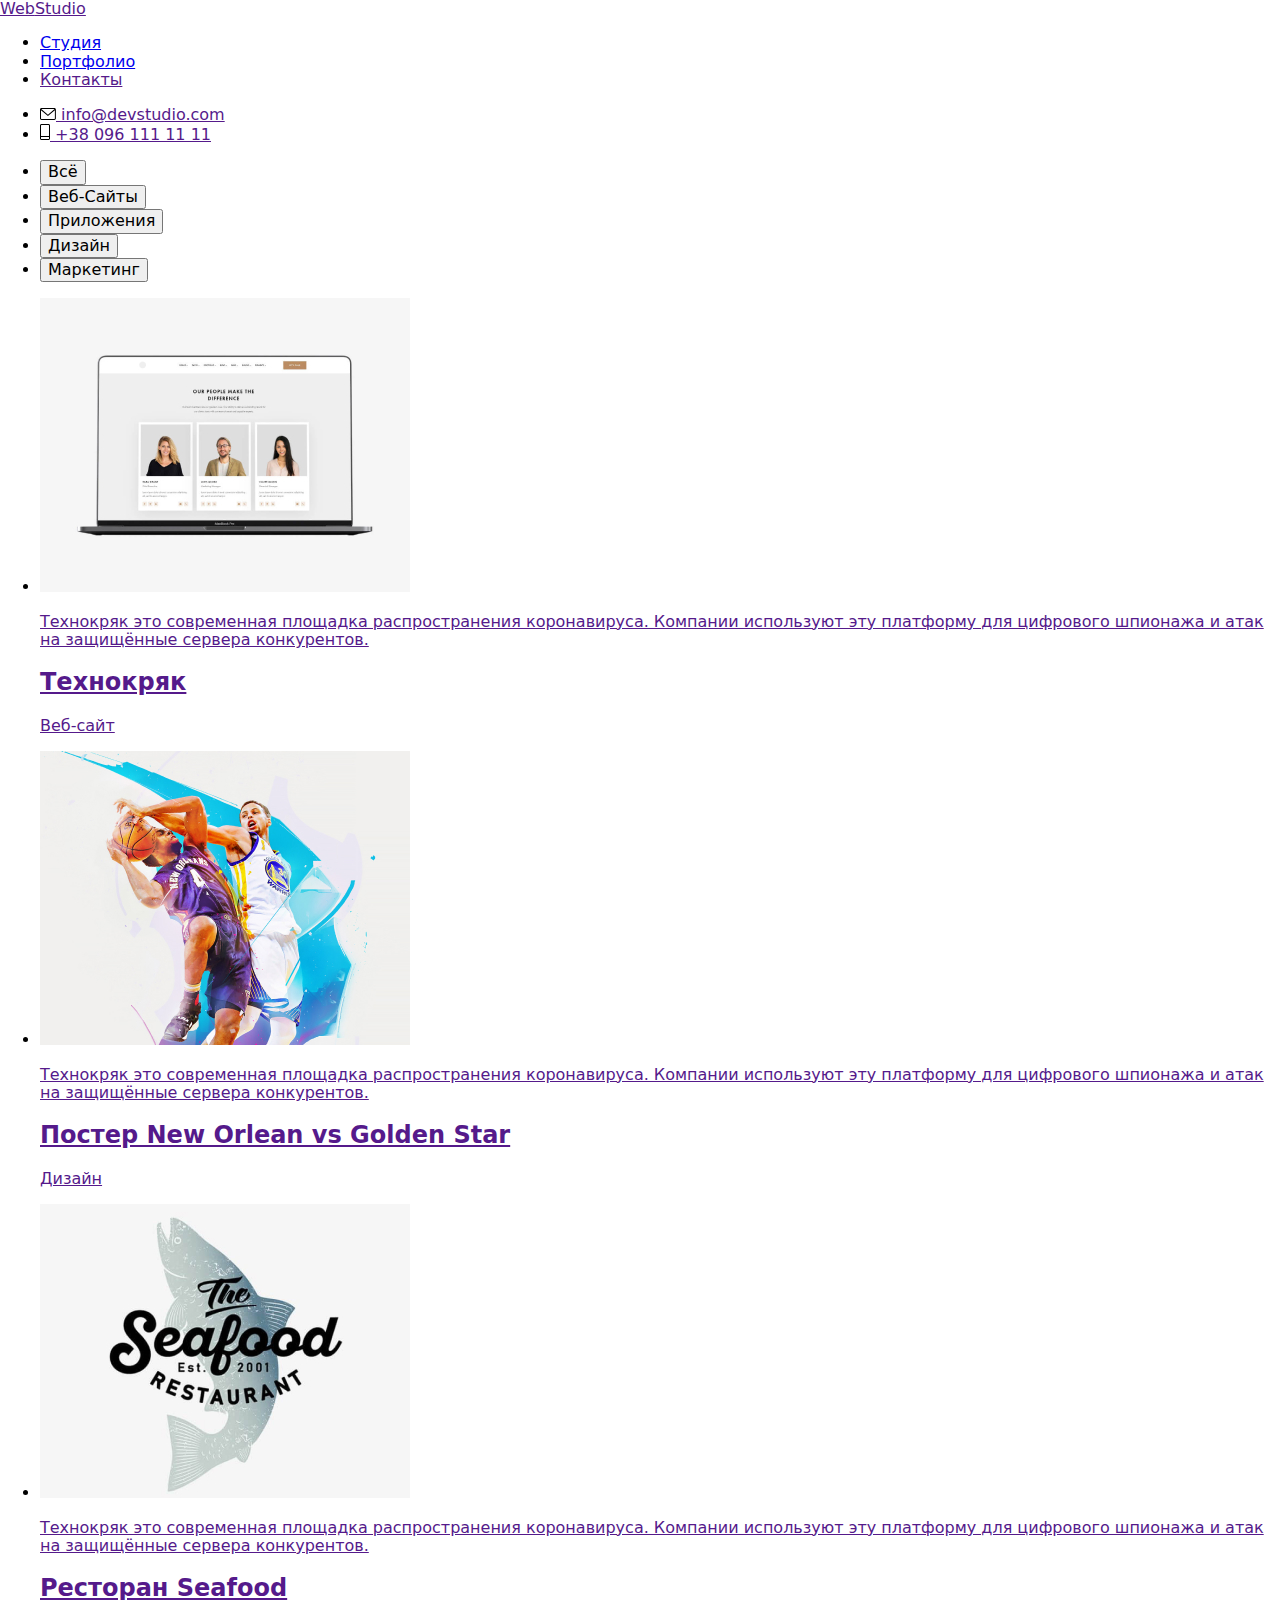
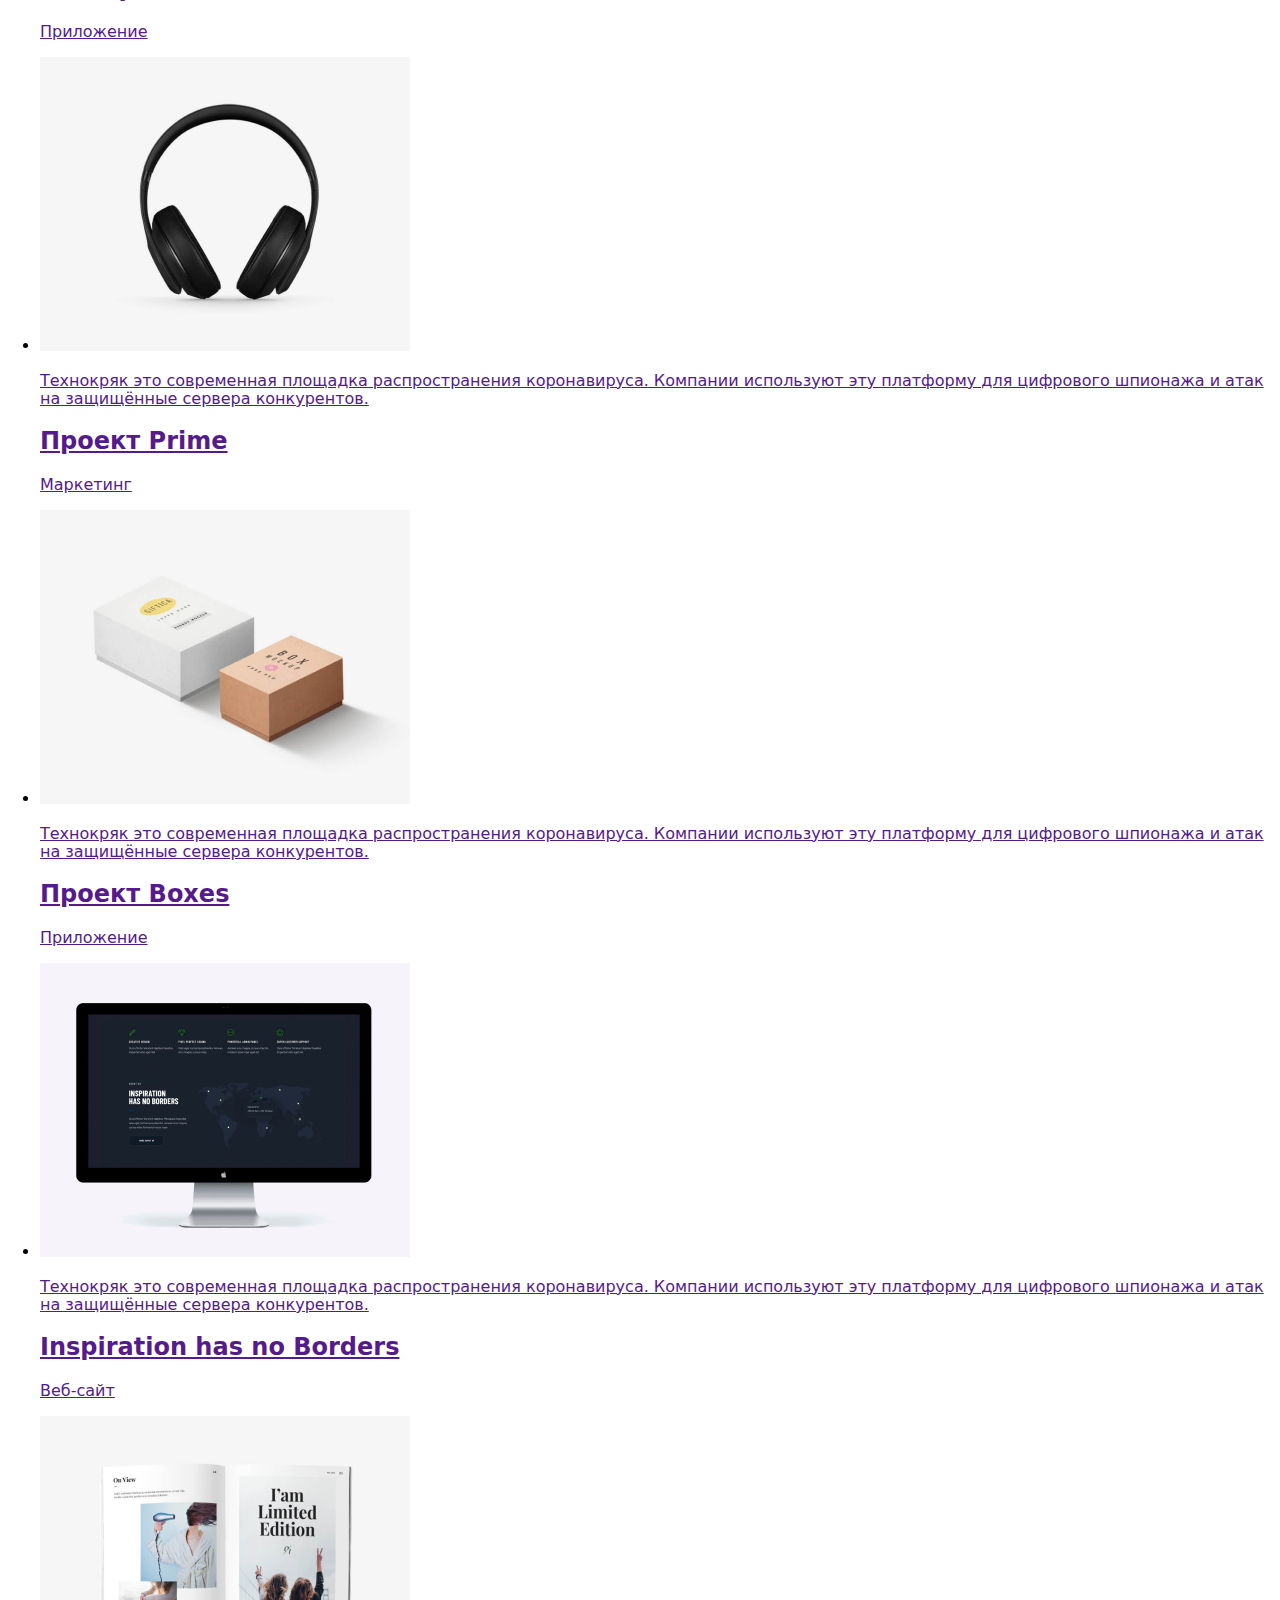
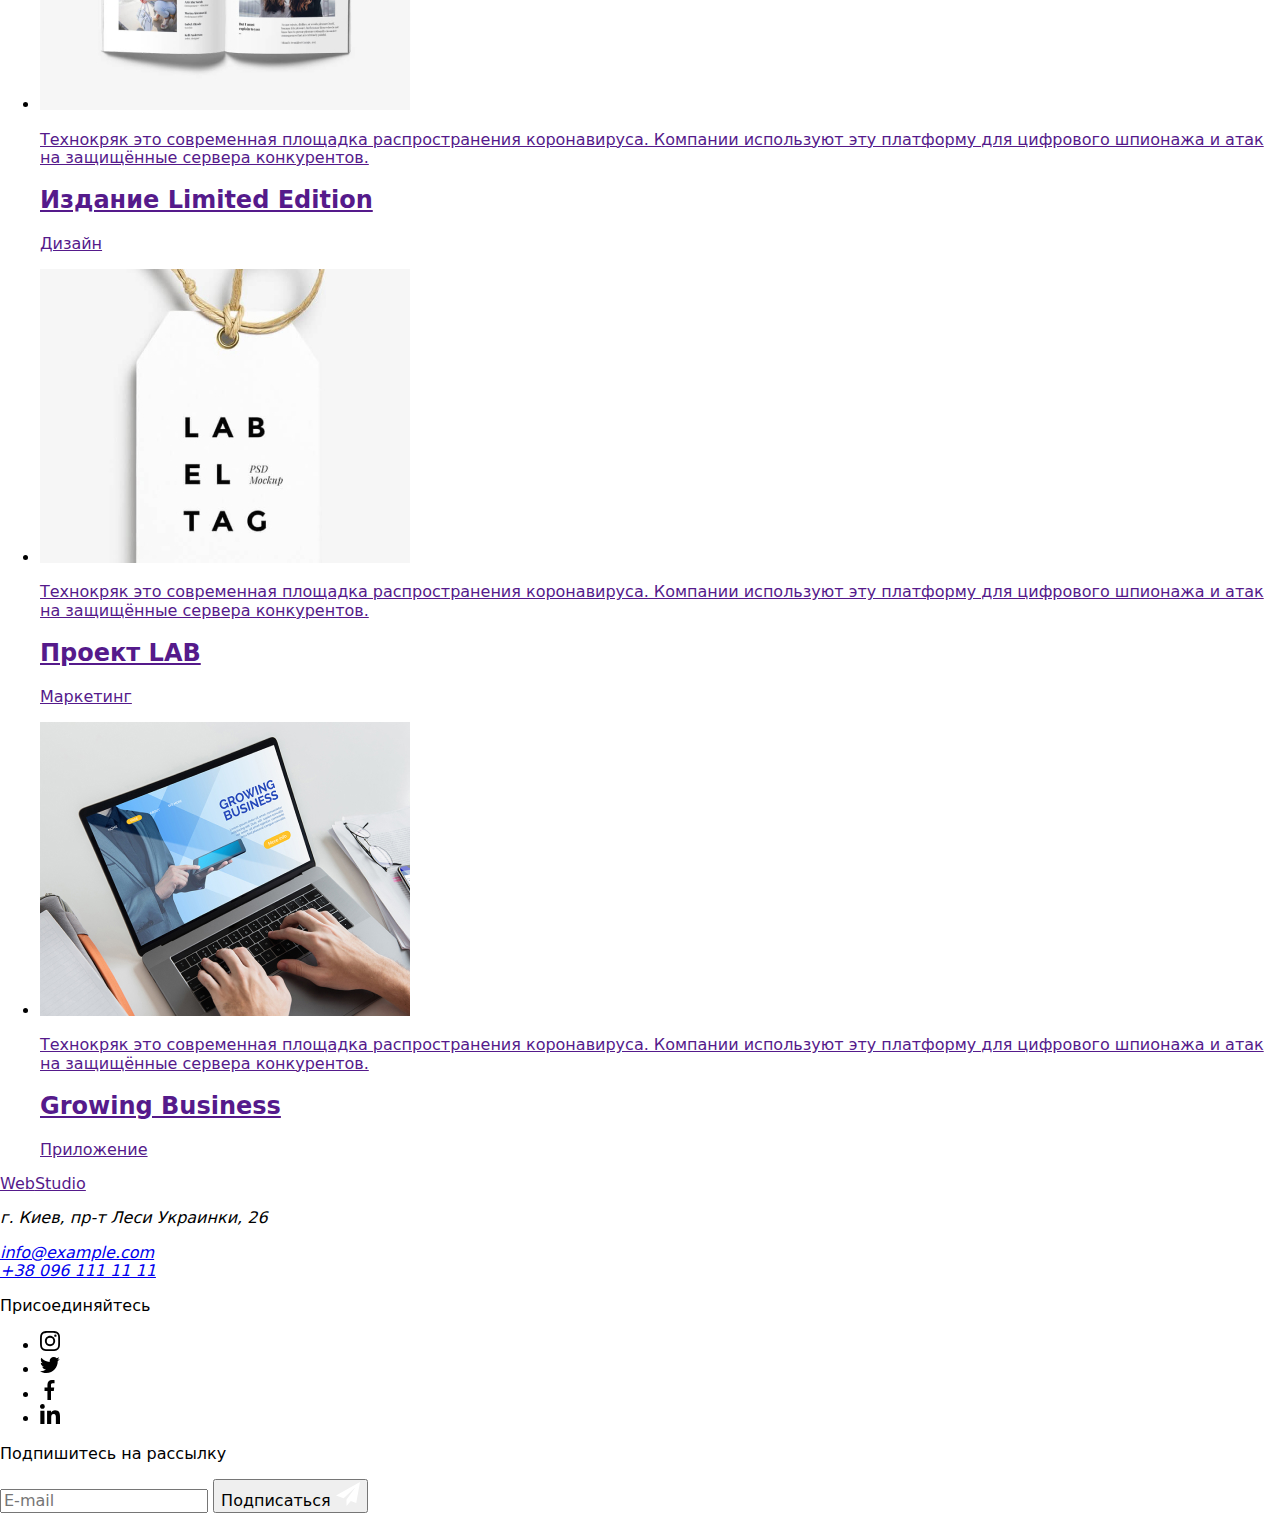
==== portfolio.html @ e8cb851c "bloop-bloop" ====
<!DOCTYPE html>
<html lang="en">
  <head>
    <meta charset="UTF-8" />
    <meta http-equiv="X-UA-Compatible" content="IE=edge" />
    <meta name="viewport" content="width=device-width, initial-scale=1.0" />

    <title>Document</title>

    <link
      rel="stylesheet"
      href="https://cdnjs.cloudflare.com/ajax/libs/modern-normalize/1.1.0/modern-normalize.css"
    />
    <link rel="preconnect" href="https://fonts.googleapis.com" />
    <link rel="preconnect" href="https://fonts.gstatic.com" crossorigin />
    <link
      href="https://fonts.googleapis.com/css2?family=Raleway:wght@700&family=Roboto:wght@400;500;700;900&display=swap"
      rel="stylesheet"
    />
    <link rel="stylesheet" href="./css/main.min.css" />
  </head>
  <body>
    <header>
      <div class="container header-nav">
        <a href="" class="logo-head"><span>Web</span>Studio</a>
        <nav>
          <ul class="list head-nav">
            <li class="head-nav-list">
              <a href="./index.html" class="head-nav-link">Студия</a>
            </li>
            <li class="head-nav-list">
              <a href="./portfolio.html" class="current-page head-nav-link"
                >Портфолио</a
              >
            </li>
            <li class="head-nav-list">
              <a href="" class="head-nav-link">Контакты</a>
            </li>
          </ul>
        </nav>
        <ul class="head-contacts list">
          <li class="head-contacts-list">
            <a href="" class="head-contacts-link">
              <svg class="head-contacts-icon" width="16" height="12">
                <use href="./images/sprite.svg#icon-mail"></use>
              </svg>
              info@devstudio.com
            </a>
          </li>
          <li class="head-contacts-list">
            <a href="" class="head-contacts-link">
              <svg class="head-contacts-icon phone-icon" width="10" height="16">
                <use href="./images/sprite.svg#icon-phone"></use>
              </svg>
              +38 096 111 11 11
            </a>
          </li>
        </ul>
      </div>
    </header>
    <main>
      <section class="section">
        <div class="container">
          <ul class="page-nav">
            <li class="page-nav-list">
              <button type="button" class="page-nav-button">Всё</button>
            </li>
            <li class="page-nav-list">
              <button type="button" class="page-nav-button">Веб-Сайты</button>
            </li>
            <li class="page-nav-list">
              <button type="button" class="page-nav-button">Приложения</button>
            </li>
            <li class="page-nav-list">
              <button type="button" class="page-nav-button">Дизайн</button>
            </li>
            <li class="page-nav-list">
              <button type="button" class="page-nav-button">Маркетинг</button>
            </li>
          </ul>

          <ul class="card-list">
            <li class="card">
              <a href="" class="card-link">
                <div class="card-pic">
                  <img src="./images/portfolio1.jpg" alt="" width="370" />
                  <p class="card-overlay">
                    Технокряк это современная площадка распространения
                    коронавируса. Компании используют эту платформу для
                    цифрового шпионажа и атак на защищённые сервера конкурентов.
                  </p>
                </div>
                <div class="card-rede">
                  <h2 class="card-title">Технокряк</h2>
                  <p class="card-text">Веб-сайт</p>
                </div>
              </a>
            </li>
            <li class="card">
              <a href="" class="card-link">
                <div class="card-pic">
                  <img src="./images/portfolio2.jpg" alt="" width="370" />
                  <p class="card-overlay">
                    Технокряк это современная площадка распространения
                    коронавируса. Компании используют эту платформу для
                    цифрового шпионажа и атак на защищённые сервера конкурентов.
                  </p>
                </div>
                <div class="card-rede">
                  <h2 class="card-title">Постер New Orlean vs Golden Star</h2>
                  <p class="card-text">Дизайн</p>
                </div>
              </a>
            </li>
            <li class="card">
              <a href="" class="card-link">
                <div class="card-pic">
                  <img src="./images/portfolio3.jpg" alt="" width="370" />
                  <p class="card-overlay">
                    Технокряк это современная площадка распространения
                    коронавируса. Компании используют эту платформу для
                    цифрового шпионажа и атак на защищённые сервера конкурентов.
                  </p>
                </div>
                <div class="card-rede">
                  <h2 class="card-title">Ресторан Seafood</h2>
                  <p class="card-text">Приложение</p>
                </div>
              </a>
            </li>
            <li class="card">
              <a href="" class="card-link">
                <div class="card-pic">
                  <img src="./images/portfolio4.jpg" alt="" width="370" />
                  <p class="card-overlay">
                    Технокряк это современная площадка распространения
                    коронавируса. Компании используют эту платформу для
                    цифрового шпионажа и атак на защищённые сервера конкурентов.
                  </p>
                </div>
                <div class="card-rede">
                  <h2 class="card-title">Проект Prime</h2>
                  <p class="card-text">Маркетинг</p>
                </div>
              </a>
            </li>
            <li class="card">
              <a href="" class="card-link">
                <div class="card-pic">
                  <img src="./images/portfolio5.jpg" alt="" width="370" />
                  <p class="card-overlay">
                    Технокряк это современная площадка распространения
                    коронавируса. Компании используют эту платформу для
                    цифрового шпионажа и атак на защищённые сервера конкурентов.
                  </p>
                </div>
                <div class="card-rede">
                  <h2 class="card-title">Проект Boxes</h2>
                  <p class="card-text">Приложение</p>
                </div>
              </a>
            </li>
            <li class="card">
              <a href="" class="card-link">
                <div class="card-pic">
                  <img src="./images/portfolio6.jpg" alt="" width="370" />
                  <p class="card-overlay">
                    Технокряк это современная площадка распространения
                    коронавируса. Компании используют эту платформу для
                    цифрового шпионажа и атак на защищённые сервера конкурентов.
                  </p>
                </div>
                <div class="card-rede">
                  <h2 class="card-title">Inspiration has no Borders</h2>
                  <p class="card-text">Веб-сайт</p>
                </div>
              </a>
            </li>
            <li class="card">
              <a href="" class="card-link">
                <div class="card-pic">
                  <img src="./images/portfolio7.jpg" alt="" width="370" />
                  <p class="card-overlay">
                    Технокряк это современная площадка распространения
                    коронавируса. Компании используют эту платформу для
                    цифрового шпионажа и атак на защищённые сервера конкурентов.
                  </p>
                </div>
                <div class="card-rede">
                  <h2 class="card-title">Издание Limited Edition</h2>
                  <p class="card-text">Дизайн</p>
                </div>
              </a>
            </li>
            <li class="card">
              <a href="" class="card-link">
                <div class="card-pic">
                  <img src="./images/portfolio8.jpg" alt="" width="370" />
                  <p class="card-overlay">
                    Технокряк это современная площадка распространения
                    коронавируса. Компании используют эту платформу для
                    цифрового шпионажа и атак на защищённые сервера конкурентов.
                  </p>
                </div>
                <div class="card-rede">
                  <h2 class="card-title">Проект LAB</h2>
                  <p class="card-text">Маркетинг</p>
                </div>
              </a>
            </li>
            <li class="card">
              <a href="" class="card-link">
                <div class="card-pic">
                  <img src="./images/portfolio9.jpg" alt="" width="370" />
                  <p class="card-overlay">
                    Технокряк это современная площадка распространения
                    коронавируса. Компании используют эту платформу для
                    цифрового шпионажа и атак на защищённые сервера конкурентов.
                  </p>
                </div>
                <div class="card-rede">
                  <h2 class="card-title">Growing Business</h2>
                  <p class="card-text">Приложение</p>
                </div>
              </a>
            </li>
          </ul>
        </div>
      </section>
    </main>
    <footer>
      <div class="container footer-division">
        <div class="left-side-footer">
          <a href="" class="footer-logo"><span>Web</span>Studio</a>
          <address>
            <p class="footer-address">г. Киев, пр-т Леси Украинки, 26</p>
            <a href="mailto:info@example.com" class="footer-mail"
              >info@example.com</a
            ><br />
            <a href="tel:+380961111111" class="footer-phone"
              >+38 096 111 11 11</a
            >
          </address>
        </div>

        <div class="middle-footer">
          <p class="subscription-text">Присоединяйтесь</p>

          <ul class="social-media list social-network-list-footer">
            <li class="social-media-icon-footer">
              <a href="" class="social-media-link-footer">
                <svg class="social-network-icon-footer" width="20" height="20">
                  <use href="./images/sprite.svg#icon-instagram"></use>
                </svg>
              </a>
            </li>
            <li class="social-media-icon-footer">
              <a href="" class="social-media-link-footer">
                <svg class="social-network-icon-footer" width="20" height="20">
                  <use href="./images/sprite.svg#icon-twitter"></use>
                </svg>
              </a>
            </li>
            <li class="social-media-icon-footer">
              <a href="" class="social-media-link-footer">
                <svg class="social-network-icon-footer" width="20" height="20">
                  <use href="./images/sprite.svg#icon-facebook"></use>
                </svg>
              </a>
            </li>
            <li class="social-media-icon-footer">
              <a href="" class="social-media-link-footer">
                <svg class="social-network-icon-footer" width="20" height="20">
                  <use href="./images/sprite.svg#icon-linkedin"></use>
                </svg>
              </a>
            </li>
          </ul>
        </div>
        <div class="left-footer">
          <p class="left-footer-text">Подпишитесь на рассылку</p>
          <div class="left-footer-block">
            <label for="mail">
              <input type="mail" placeholder="E-mail" class="footer-field" />
            </label>

            <button type="button" class="left-footer-button">
              Подписаться
              <svg width="24" height="24" class="left-footer-icon">
                <use href="./images/sprite.svg#icon-send"></use>
              </svg>
            </button>
          </div>
        </div>
      </div>
    </footer>
  </body>
</html>
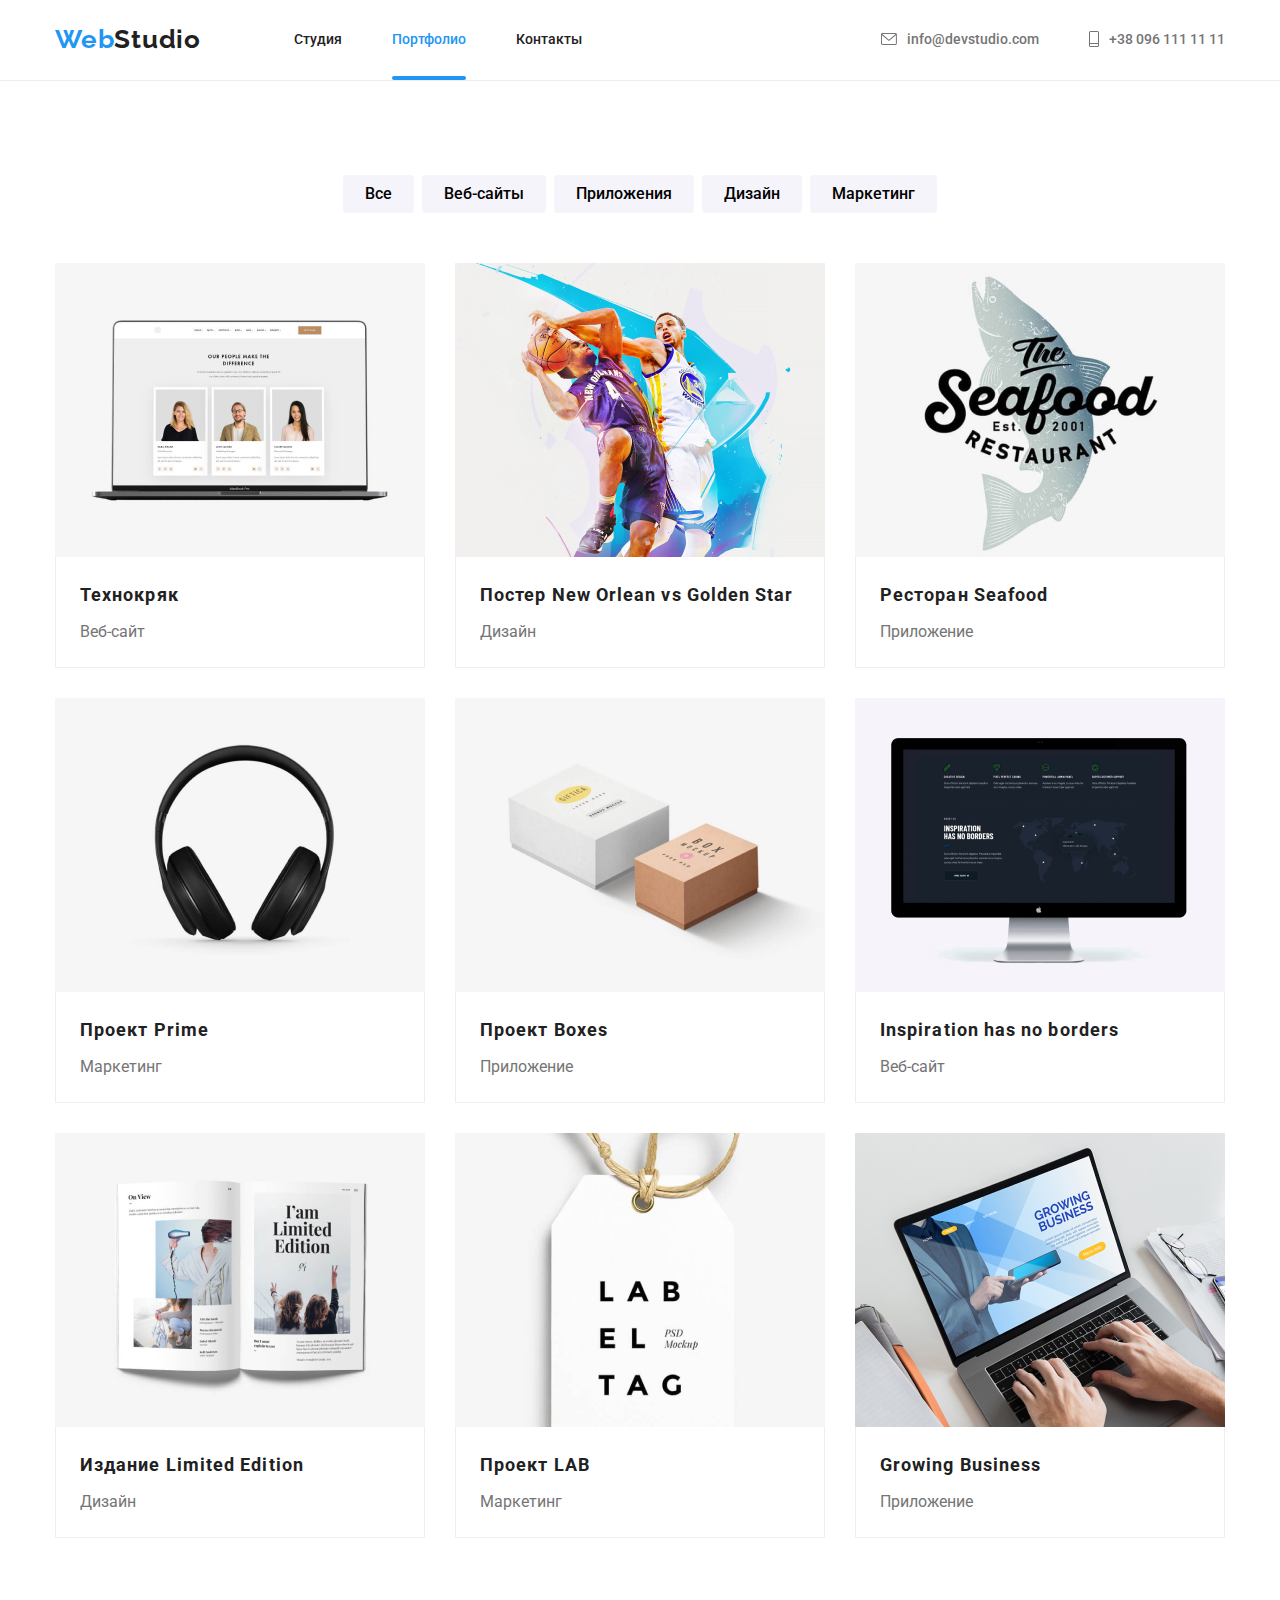
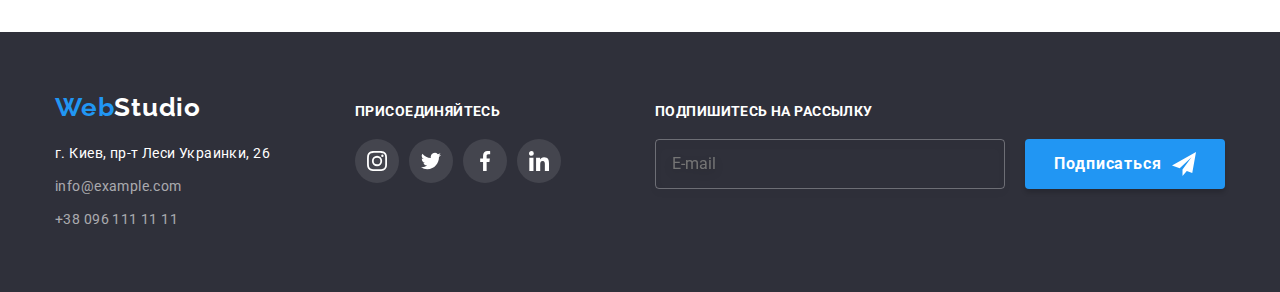
==== commit 8297f367: "ready to be checked" ====
--- a/portfolio.html
+++ b/portfolio.html
@@ -1,226 +1,273 @@
 <!DOCTYPE html>
-<html lang="en">
+<html lang="ru">
   <head>
     <meta charset="UTF-8" />
     <meta http-equiv="X-UA-Compatible" content="IE=edge" />
     <meta name="viewport" content="width=device-width, initial-scale=1.0" />
-
-    <title>Document</title>
-
+    <title>Портфолио</title>
     <link
       rel="stylesheet"
-      href="https://cdnjs.cloudflare.com/ajax/libs/modern-normalize/1.1.0/modern-normalize.css"
+      href="https://cdnjs.cloudflare.com/ajax/libs/modern-normalize/1.0.0/modern-normalize.min.css"
     />
+    <link rel="stylesheet" href="./css/main.min.css" />
     <link rel="preconnect" href="https://fonts.googleapis.com" />
     <link rel="preconnect" href="https://fonts.gstatic.com" crossorigin />
     <link
       href="https://fonts.googleapis.com/css2?family=Raleway:wght@700&family=Roboto:wght@400;500;700;900&display=swap"
       rel="stylesheet"
     />
-    <link rel="stylesheet" href="./css/main.min.css" />
   </head>
   <body>
-    <header>
-      <div class="container header-nav">
-        <a href="" class="logo-head"><span>Web</span>Studio</a>
-        <nav>
-          <ul class="list head-nav">
-            <li class="head-nav-list">
-              <a href="./index.html" class="head-nav-link">Студия</a>
-            </li>
-            <li class="head-nav-list">
-              <a href="./portfolio.html" class="current-page head-nav-link"
-                >Портфолио</a
-              >
-            </li>
-            <li class="head-nav-list">
-              <a href="" class="head-nav-link">Контакты</a>
-            </li>
+    <header class="page-header">
+      <div class="container menu">
+        <nav class="navigation">
+          <a class="logo" href="./index.html"
+            ><span class="blue">Web</span>Studio</a
+          >
+          <ul class="site-nav list">
+            <li class="site-nav-items"><a href="./index.html">Студия</a></li>
+            <li class="site-nav-items">
+              <a class="current-page" href="./portfolio.html">Портфолио</a>
+            </li>
+            <li class="site-nav-items"><a href="">Контакты</a></li>
           </ul>
         </nav>
-        <ul class="head-contacts list">
-          <li class="head-contacts-list">
-            <a href="" class="head-contacts-link">
-              <svg class="head-contacts-icon" width="16" height="12">
-                <use href="./images/sprite.svg#icon-mail"></use>
-              </svg>
-              info@devstudio.com
-            </a>
+        <ul class="contacts list">
+          <li class="site-nav-items">
+            <div class="email">
+              <a class="contacts-links" href="mailto:info@devstudio.com">
+                <svg class="email-icon">
+                  <use href="./images/icons.svg#icon-email"></use>
+                </svg>
+                info@devstudio.com</a
+              >
+            </div>
           </li>
-          <li class="head-contacts-list">
-            <a href="" class="head-contacts-link">
-              <svg class="head-contacts-icon phone-icon" width="10" height="16">
-                <use href="./images/sprite.svg#icon-phone"></use>
-              </svg>
-              +38 096 111 11 11
-            </a>
+          <li class="site-nav-items">
+            <div class="phone">
+              <a class="contacts-links" href="tel:+380961111111">
+                <svg class="phone-icon">
+                  <use href="./images/icons.svg#icon-telephone"></use>
+                </svg>
+                +38 096 111 11 11</a
+              >
+            </div>
           </li>
         </ul>
       </div>
     </header>
     <main>
-      <section class="section">
+      <section class="filters section">
         <div class="container">
-          <ul class="page-nav">
-            <li class="page-nav-list">
-              <button type="button" class="page-nav-button">Всё</button>
-            </li>
-            <li class="page-nav-list">
-              <button type="button" class="page-nav-button">Веб-Сайты</button>
-            </li>
-            <li class="page-nav-list">
-              <button type="button" class="page-nav-button">Приложения</button>
-            </li>
-            <li class="page-nav-list">
-              <button type="button" class="page-nav-button">Дизайн</button>
-            </li>
-            <li class="page-nav-list">
-              <button type="button" class="page-nav-button">Маркетинг</button>
+          <h1 class="visually-hidden">Навигационное меню</h1>
+          <!--группа кнопок для фильтра портфолио -->
+          <ul class="button-group list">
+            <li>
+              <button class="secondary-button" type="button">Все</button>
+            </li>
+            <li>
+              <button class="secondary-button" type="button">Веб-сайты</button>
+            </li>
+            <li>
+              <button class="secondary-button" type="button">Приложения</button>
+            </li>
+            <li>
+              <button class="secondary-button" type="button">Дизайн</button>
+            </li>
+            <li>
+              <button class="secondary-button" type="button">Маркетинг</button>
             </li>
           </ul>
-
-          <ul class="card-list">
-            <li class="card">
-              <a href="" class="card-link">
-                <div class="card-pic">
-                  <img src="./images/portfolio1.jpg" alt="" width="370" />
-                  <p class="card-overlay">
-                    Технокряк это современная площадка распространения
-                    коронавируса. Компании используют эту платформу для
-                    цифрового шпионажа и атак на защищённые сервера конкурентов.
-                  </p>
-                </div>
-                <div class="card-rede">
-                  <h2 class="card-title">Технокряк</h2>
-                  <p class="card-text">Веб-сайт</p>
-                </div>
-              </a>
-            </li>
-            <li class="card">
-              <a href="" class="card-link">
-                <div class="card-pic">
-                  <img src="./images/portfolio2.jpg" alt="" width="370" />
-                  <p class="card-overlay">
-                    Технокряк это современная площадка распространения
-                    коронавируса. Компании используют эту платформу для
-                    цифрового шпионажа и атак на защищённые сервера конкурентов.
-                  </p>
-                </div>
-                <div class="card-rede">
-                  <h2 class="card-title">Постер New Orlean vs Golden Star</h2>
-                  <p class="card-text">Дизайн</p>
-                </div>
-              </a>
-            </li>
-            <li class="card">
-              <a href="" class="card-link">
-                <div class="card-pic">
-                  <img src="./images/portfolio3.jpg" alt="" width="370" />
-                  <p class="card-overlay">
-                    Технокряк это современная площадка распространения
-                    коронавируса. Компании используют эту платформу для
-                    цифрового шпионажа и атак на защищённые сервера конкурентов.
-                  </p>
-                </div>
-                <div class="card-rede">
-                  <h2 class="card-title">Ресторан Seafood</h2>
-                  <p class="card-text">Приложение</p>
-                </div>
-              </a>
-            </li>
-            <li class="card">
-              <a href="" class="card-link">
-                <div class="card-pic">
-                  <img src="./images/portfolio4.jpg" alt="" width="370" />
-                  <p class="card-overlay">
-                    Технокряк это современная площадка распространения
-                    коронавируса. Компании используют эту платформу для
-                    цифрового шпионажа и атак на защищённые сервера конкурентов.
-                  </p>
-                </div>
-                <div class="card-rede">
-                  <h2 class="card-title">Проект Prime</h2>
-                  <p class="card-text">Маркетинг</p>
-                </div>
-              </a>
-            </li>
-            <li class="card">
-              <a href="" class="card-link">
-                <div class="card-pic">
-                  <img src="./images/portfolio5.jpg" alt="" width="370" />
-                  <p class="card-overlay">
-                    Технокряк это современная площадка распространения
-                    коронавируса. Компании используют эту платформу для
-                    цифрового шпионажа и атак на защищённые сервера конкурентов.
-                  </p>
-                </div>
-                <div class="card-rede">
-                  <h2 class="card-title">Проект Boxes</h2>
-                  <p class="card-text">Приложение</p>
-                </div>
-              </a>
-            </li>
-            <li class="card">
-              <a href="" class="card-link">
-                <div class="card-pic">
-                  <img src="./images/portfolio6.jpg" alt="" width="370" />
-                  <p class="card-overlay">
-                    Технокряк это современная площадка распространения
-                    коронавируса. Компании используют эту платформу для
-                    цифрового шпионажа и атак на защищённые сервера конкурентов.
-                  </p>
-                </div>
-                <div class="card-rede">
-                  <h2 class="card-title">Inspiration has no Borders</h2>
-                  <p class="card-text">Веб-сайт</p>
-                </div>
-              </a>
-            </li>
-            <li class="card">
-              <a href="" class="card-link">
-                <div class="card-pic">
-                  <img src="./images/portfolio7.jpg" alt="" width="370" />
-                  <p class="card-overlay">
-                    Технокряк это современная площадка распространения
-                    коронавируса. Компании используют эту платформу для
-                    цифрового шпионажа и атак на защищённые сервера конкурентов.
-                  </p>
-                </div>
-                <div class="card-rede">
-                  <h2 class="card-title">Издание Limited Edition</h2>
-                  <p class="card-text">Дизайн</p>
-                </div>
-              </a>
-            </li>
-            <li class="card">
-              <a href="" class="card-link">
-                <div class="card-pic">
-                  <img src="./images/portfolio8.jpg" alt="" width="370" />
-                  <p class="card-overlay">
-                    Технокряк это современная площадка распространения
-                    коронавируса. Компании используют эту платформу для
-                    цифрового шпионажа и атак на защищённые сервера конкурентов.
-                  </p>
-                </div>
-                <div class="card-rede">
-                  <h2 class="card-title">Проект LAB</h2>
-                  <p class="card-text">Маркетинг</p>
-                </div>
-              </a>
-            </li>
-            <li class="card">
-              <a href="" class="card-link">
-                <div class="card-pic">
-                  <img src="./images/portfolio9.jpg" alt="" width="370" />
-                  <p class="card-overlay">
-                    Технокряк это современная площадка распространения
-                    коронавируса. Компании используют эту платформу для
-                    цифрового шпионажа и атак на защищённые сервера конкурентов.
-                  </p>
-                </div>
-                <div class="card-rede">
-                  <h2 class="card-title">Growing Business</h2>
-                  <p class="card-text">Приложение</p>
+        </div>
+        <div class="project-list section container">
+          <ul class="project-items list">
+            <li class="item">
+              <a class="project-item-link" href="">
+                <div class="item-overlay">
+                  <img
+                    class="item-image"
+                    src="images/imgp1.jpg"
+                    alt="открытое окно сайта в браузере на
+            экране ноутбука"
+                    width="370"
+                  />
+                  <div class="item-overlay-description">
+                    <p>
+                      Технокряк это современная площадка распространения
+                      коронавируса. Компании используют эту платформу для
+                      цифрового шпионажа и атак на защищённые сервера
+                      конкурентов.
+                    </p>
+                  </div>
+                </div>
+                <div class="item-wrapper">
+                  <h2 class="item-title">Технокряк</h2>
+                  <p class="item-description">Веб-сайт</p>
+                </div>
+              </a>
+            </li>
+            <li class="item">
+              <a class="project-item-link" href="">
+                <div class="item-overlay">
+                  <img
+                    class="item-image"
+                    src="images/imgp2.jpg"
+                    alt="два баскетболиста деруться за мяч"
+                    width="370"
+                  />
+                  <div class="item-overlay-description">
+                    <p></p>
+                  </div>
+                </div>
+                <div class="item-wrapper">
+                  <h2 class="item-title">
+                    Постер <span lang="en">New Orlean vs Golden Star</span>
+                  </h2>
+                  <p class="item-description">Дизайн</p>
+                </div>
+              </a>
+            </li>
+            <li class="item">
+              <a class="project-item-link" href="">
+                <div class="item-overlay">
+                  <img
+                    class="item-image"
+                    src="images/imgp3.jpg"
+                    alt="логотип рыбного ресторана"
+                    width="370"
+                  />
+                  <div class="item-overlay-description">
+                    <p></p>
+                  </div>
+                </div>
+                <div class="item-wrapper">
+                  <h2 class="item-title">
+                    Ресторан <span lang="en">Seafood</span>
+                  </h2>
+                  <p class="item-description">Приложение</p>
+                </div>
+              </a>
+            </li>
+            <li class="item">
+              <a class="project-item-link" href="">
+                <div class="item-overlay">
+                  <img
+                    class="item-image"
+                    src="images/imgp4.jpg"
+                    alt="наушники"
+                    width="370"
+                  />
+                  <div class="item-overlay-description">
+                    <p></p>
+                  </div>
+                </div>
+                <div class="item-wrapper">
+                  <h2 class="item-title">
+                    Проект <span lang="en">Prime</span>
+                  </h2>
+                  <p class="item-description">Маркетинг</p>
+                </div>
+              </a>
+            </li>
+            <li class="item">
+              <a class="project-item-link" href="">
+                <div class="item-overlay">
+                  <img
+                    class="item-image"
+                    src="images/imgp5.jpg"
+                    alt="большая белая коробка и маленькая розовая"
+                    width="370"
+                  />
+                  <div class="item-overlay-description">
+                    <p></p>
+                  </div>
+                </div>
+                <div class="item-wrapper">
+                  <h3 class="item-title">
+                    Проект <span lang="en">Boxes</span>
+                  </h3>
+                  <p class="item-description">Приложение</p>
+                </div>
+              </a>
+            </li>
+            <li class="item">
+              <a class="project-item-link" href="">
+                <div class="item-overlay">
+                  <img
+                    class="item-image"
+                    src="images/imgp6.jpg"
+                    alt="открытое окно сайта в браузере на
+            экране компьютера"
+                    width="370"
+                  />
+                  <div class="item-overlay-description">
+                    <p></p>
+                  </div>
+                </div>
+                <div class="item-wrapper">
+                  <h3 class="item-title" lang="en">
+                    Inspiration has no borders
+                  </h3>
+                  <p class="item-description">Веб-сайт</p>
+                </div>
+              </a>
+            </li>
+            <li class="item">
+              <a class="project-item-link" href="">
+                <div class="item-overlay">
+                  <img
+                    class="item-image"
+                    src="images/imgp7.jpg"
+                    alt="разворот издания"
+                    width="370"
+                  />
+                  <div class="item-overlay-description">
+                    <p></p>
+                  </div>
+                </div>
+                <div class="item-wrapper">
+                  <h3 class="item-title">
+                    Издание <span lang="en">Limited Edition</span>
+                  </h3>
+                  <p class="item-description">Дизайн</p>
+                </div>
+              </a>
+            </li>
+            <li class="item">
+              <a class="project-item-link" href="">
+                <div class="item-overlay">
+                  <img
+                    class="item-image"
+                    src="images/imgp8.jpg"
+                    alt="этикетка для проекта"
+                    width="370"
+                  />
+                  <div class="item-overlay-description">
+                    <p></p>
+                  </div>
+                </div>
+                <div class="item-wrapper">
+                  <h3 class="item-title">Проект <span lang="en">LAB</span></h3>
+                  <p class="item-description">Маркетинг</p>
+                </div></a
+              >
+            </li>
+            <li class="item">
+              <a class="project-item-link" href="">
+                <div class="item-overlay">
+                  <img
+                    class="item-image"
+                    src="images/imgp9.jpg"
+                    alt="руки на клавиатуре ноутбука с открытым приложением для бизнесса"
+                    width="370"
+                  />
+                  <div class="item-overlay-description">
+                    <p></p>
+                  </div>
+                </div>
+                <div class="item-wrapper">
+                  <h3 class="item-title" lang="en">Growing Business</h3>
+                  <p class="item-description">Приложение</p>
                 </div>
               </a>
             </li>
@@ -228,69 +275,74 @@
         </div>
       </section>
     </main>
-    <footer>
-      <div class="container footer-division">
-        <div class="left-side-footer">
-          <a href="" class="footer-logo"><span>Web</span>Studio</a>
-          <address>
-            <p class="footer-address">г. Киев, пр-т Леси Украинки, 26</p>
-            <a href="mailto:info@example.com" class="footer-mail"
-              >info@example.com</a
-            ><br />
-            <a href="tel:+380961111111" class="footer-phone"
-              >+38 096 111 11 11</a
+    <footer class="page-footer">
+      <div class="container-footer container">
+        <div class="contact-subscribtion-wrapper">
+          <div class="contact-wrapper">
+            <a class="logo" href="./index.html"
+              ><span class="blue">Web</span>Studio</a
             >
-          </address>
+            <address class="address">
+              <p class="address-name">г. Киев, пр-т Леси Украинки, 26</p>
+              <a class="contacts" href="mailto:info@example.com"
+                >info@example.com</a
+              ><br />
+              <a class="contacts tel" href="tel:+380961111111"
+                >+38 096 111 11 11</a
+              >
+            </address>
+          </div>
+          <div class="subscription-links">
+            <p class="subscription-text">ПРИСОЕДИНЯЙТЕСЬ</p>
+            <ul class="social-network-list list">
+              <li class="social-network-item footer">
+                <a href="" class="social-network-link">
+                  <svg class="social-network-icon" width="20" height="20">
+                    <use href="./images/icons.svg#icon-instagram"></use>
+                  </svg>
+                </a>
+              </li>
+              <li class="social-network-item footer">
+                <a href="" class="social-network-link">
+                  <svg class="social-network-icon" width="20" height="20">
+                    <use href="./images/icons.svg#icon-twitter"></use>
+                  </svg>
+                </a>
+              </li>
+              <li class="social-network-item footer">
+                <a href="" class="social-network-link">
+                  <svg class="social-network-icon" width="20" height="20">
+                    <use href="./images/icons.svg#icon-facebook"></use>
+                  </svg>
+                </a>
+              </li>
+              <li class="social-network-item footer">
+                <a href="" class="social-network-link">
+                  <svg class="social-network-icon" width="20" height="20">
+                    <use href="./images/icons.svg#icon-linkedin"></use>
+                  </svg>
+                </a>
+              </li>
+            </ul>
+          </div>
         </div>
-
-        <div class="middle-footer">
-          <p class="subscription-text">Присоединяйтесь</p>
-
-          <ul class="social-media list social-network-list-footer">
-            <li class="social-media-icon-footer">
-              <a href="" class="social-media-link-footer">
-                <svg class="social-network-icon-footer" width="20" height="20">
-                  <use href="./images/sprite.svg#icon-instagram"></use>
-                </svg>
-              </a>
-            </li>
-            <li class="social-media-icon-footer">
-              <a href="" class="social-media-link-footer">
-                <svg class="social-network-icon-footer" width="20" height="20">
-                  <use href="./images/sprite.svg#icon-twitter"></use>
-                </svg>
-              </a>
-            </li>
-            <li class="social-media-icon-footer">
-              <a href="" class="social-media-link-footer">
-                <svg class="social-network-icon-footer" width="20" height="20">
-                  <use href="./images/sprite.svg#icon-facebook"></use>
-                </svg>
-              </a>
-            </li>
-            <li class="social-media-icon-footer">
-              <a href="" class="social-media-link-footer">
-                <svg class="social-network-icon-footer" width="20" height="20">
-                  <use href="./images/sprite.svg#icon-linkedin"></use>
-                </svg>
-              </a>
-            </li>
-          </ul>
-        </div>
-        <div class="left-footer">
-          <p class="left-footer-text">Подпишитесь на рассылку</p>
-          <div class="left-footer-block">
-            <label for="mail">
-              <input type="mail" placeholder="E-mail" class="footer-field" />
-            </label>
-
-            <button type="button" class="left-footer-button">
-              Подписаться
-              <svg width="24" height="24" class="left-footer-icon">
-                <use href="./images/sprite.svg#icon-send"></use>
+        <div class="subscribe-by-mail">
+          <p class="subscription-text">ПОДПИШИТЕСЬ НА РАССЫЛКУ</p>
+          <form class="subscribe-form">
+            <input
+              type="email"
+              name="user-email"
+              class="input-email"
+              placeholder="E-mail"
+              required
+            />
+            <button class="subscribe-button button" type="submit">
+              <span class="subscribe-button-text">Подписаться</span>
+              <svg class="" width="24" height="24">
+                <use href="./images/icons.svg#icon-send-mail"></use>
               </svg>
             </button>
-          </div>
+          </form>
         </div>
       </div>
     </footer>
--- a/css/main.min.css
+++ b/css/main.min.css
@@ -0,0 +1,2 @@
+.visually-hidden{position:absolute !important;clip:rect(1px 1px 1px 1px);clip:rect(1px, 1px, 1px, 1px);padding:0 !important;border:0 !important;height:1px !important;width:1px !important;overflow:hidden}html{box-sizing:border-box}*,*::before,*::after{box-sizing:inherit}body{margin:0;color:#212121;font-family:"Roboto", sans-serif}h1,h2,h3,p{margin-top:0;margin-bottom:0}a{text-decoration:none;color:inherit}img{display:block;max-width:100%;height:auto}.list{list-style:none;margin-top:0;margin-bottom:0;padding-left:0}.container{width:1200px;padding-left:15px;padding-right:15px;margin-left:auto;margin-right:auto}.section{padding-top:94px;padding-bottom:94px}.logo{font-family:"Raleway", sans-serif;font-size:26px;font-weight:700;line-height:1.19;letter-spacing:0.03em}.blue{color:#2196f3}.link{transition:color 250ms cubic-bezier(0.4, 0, 0.2, 1)}.link:hover,.link:focus{color:#2196f3}.link.logo:hover{color:inherit}.container menu{margin-left:auto;margin-right:auto}.navigation,.site-nav,.contacts{display:flex}.menu{display:flex;align-items:center}.navigation{align-items:center}.current-page{color:#2196f3}.current-page::after{position:absolute;content:"";width:100%;height:4px;left:0px;top:45px;border-radius:2px;background-color:#2196f3}.site-nav{padding-left:93px;margin-right:0}.site-nav-items{position:relative;display:flex;align-items:center}.site-nav-items:not(:last-child){margin-right:50px}.button{min-width:200px;padding:10px 32px;margin-top:30px;background:#2196f3;box-shadow:0px 4px 4px rgba(0,0,0,0.15);border-radius:4px;box-sizing:border-box;font-weight:700;line-height:1.87;letter-spacing:0.06em;color:#fff;border:none;cursor:pointer;transition:background 250ms cubic-bezier(0.4, 0, 0.2, 1)}.button:hover,.button:focus{background:#188ce8}.social-network-list{display:flex;margin-top:16px;justify-content:center}.subscription-links>.social-network-list{justify-content:flex-start}.social-network-list .social-network-item:not(:last-child){margin-right:10px}.social-network-link{display:flex;justify-content:center;fill:#fff;border-radius:100%;width:44px;height:44px;fill:#afb1b8;transition:color 250ms cubic-bezier(0.4, 0, 0.2, 1),background 250ms cubic-bezier(0.4, 0, 0.2, 1),fill 250ms cubic-bezier(0.4, 0, 0.2, 1)}.social-network-link:hover,.social-network-link:focus{background-color:#2196f3;fill:#fff;border-radius:100%}.social-network-item{fill:#afb1b8;background-color:rgba(255,255,255,0.1);border-radius:100%}.social-network-icon{display:block;align-self:center}.subtitle{text-align:center;font-size:36px;font-weight:700;letter-spacing:0.03em;line-height:1.17;margin-bottom:50px}.backdrop{position:fixed;top:0;left:0;width:100%;height:100%;background:rgba(0,0,0,0.2);opacity:1;transition:opacity 250ms cubic-bezier(0.4, 0, 0.2, 1)}.backdrop.is-hidden{opacity:0;visibility:hidden;pointer-events:none}.backdrop.is-hidden.modal{transform:translate(-50%, -50%) scale(0)}.modal{position:absolute;top:50%;left:50%;transform:translate(-50%, -50%) scale(1);padding:40px;min-width:528px;min-height:581px;background-color:#fff;box-shadow:0px 1px 3px rgba(0,0,0,0.12),0px 1px 1px rgba(0,0,0,0.14),0px 2px 1px rgba(0,0,0,0.2);border-radius:4px;transition:opacity 250ms cubic-bezier(0.4, 0, 0.2, 1)}.modal-contact-title{margin-bottom:12px;font-weight:700;font-size:20px;line-height:1.15;letter-spacing:0.03em;text-align:center}.modal-contact-form{display:flex;flex-direction:column}.modal-contact-input{position:relative;width:100%;height:40px;border:1px solid rgba(33,33,33,0.2);box-sizing:border-box;border-radius:4px;padding:12px 42px;transition:border-color 250ms linear}.modal-form-field-content{display:block;position:relative;margin-top:4px}.modal-form-field{font-size:12px;color:#757575}.modal-form-icon{position:absolute;left:12px;top:50%;transition:background-color 250ms linear;transform:translateY(-50%)}.modal-contact-input:focus+.modal-form-icon{fill:#2196f3}.type-message{margin-top:4px;width:100%;height:120px;resize:none;padding:16px 12px;border:1px solid rgba(33,33,33,0.2);border-radius:4px;transition:border-color 250ms linear}.modal-contact-input:focus,.type-message:focus{outline:none;border-color:#2196f3}.modal-form-btn{padding:10px 55px;min-width:200px}.modal-form-check-label{display:flex;margin-top:20px;align-items:center;font-size:14px;line-height:1.7;letter-spacing:0.03em;color:#757575}.modal-form-check{position:absolute}.modal-form-check:checked+.modal-form-check-label .icon-checkbox{background-color:#2196f3;border-color:#2196f3}.modal-form-check:checked+.modal-form-check-label .icon-checkbox .icon-check{opacity:1}.modal-form-field+.modal-form-field{margin-top:10px}.icon-checkbox{display:flex;justify-content:center;position:relative;margin-right:7px;width:16px;height:15px;background-color:#fff;border:solid 2px #212121;border-radius:2px}.icon-check{align-self:center;opacity:0}.modal-form-check-link{color:#2196f3}.button-wrapper{text-align:center}.close-modal-button{display:flex;justify-content:center;position:absolute;top:8px;right:8px;width:30px;height:30px;border:1px solid rgba(0,0,0,0.1);border-radius:50%;background:#fff}.close-modal-button:hover,.close-modal-button:focus{fill:#2196f3}.icon-close-button{align-self:center}.page-header{border-bottom:1px solid #ececec;font-size:14px;font-weight:500;padding-top:24px;padding-bottom:25px}.contacts{color:#757575;margin-left:auto}.contacts-links{display:flex;align-items:center;transition:color 250ms cubic-bezier(0.4, 0, 0.2, 1),fill 250ms cubic-bezier(0.4, 0, 0.2, 1)}.contacts-links:hover,.contacts-links:focus{fill:#2196f3;color:#2196f3}.contacts-items{margin-left:25px;margin-right:25px}.email,.phone{display:flex;align-items:center;fill:#757575;cursor:pointer}.email-icon{width:16px;height:12px;margin-right:10px}.phone-icon{width:10px;height:16px;margin-right:10px;fill:inherit}.hero{padding-top:200px;padding-bottom:200px;max-width:1600px;margin-left:auto;margin-right:auto;background-color:#c4c4c4;background-image:linear-gradient(to right, rgba(47,48,58,0.4), rgba(47,48,58,0.4)),url(../images/hero-background.jpg);text-align:center;color:#fff}.hero-title{text-align:center;font-size:44px;font-weight:900;line-height:1.36;letter-spacing:0.06em;margin-bottom:0}.features{padding-bottom:0}.features-list{display:flex;justify-content:center;margin-left:-30px;margin-top:-30px}.feature-item{margin-left:30px;margin-top:30px;flex-basis:calc((100% - 120px) / 4)}.feature-item-icon{display:flex;justify-content:center;background-color:#f5f4fa;width:100%;height:120px;border-radius:4px;margin-bottom:30px}.feature-icon{align-self:center}.feature-title{font-size:14px;font-weight:700;line-height:1.14;letter-spacing:0.03em}.feature-description{font-size:14px;color:#757575;line-height:1.71;letter-spacing:0.03em;margin-top:10px}.services{text-align:center;padding-bottom:94px}.services-list{display:flex;flex-wrap:wrap;margin-left:-30px;margin-top:-30px}.services-list-item{position:relative;margin-left:30px;margin-top:30px;flex-basis:calc((100% - 90px) / 3)}.services-list-description{position:absolute;padding-top:27px;padding-bottom:27px;width:100%;bottom:0;left:0;background:rgba(47,48,58,0.8);font-weight:700;color:#fff}.people{background-color:#f5f4fa}.people-description{padding-top:30px}.team{display:flex;flex-wrap:wrap;margin-left:-30px;margin-top:-30px}.member{background-color:#fff;box-shadow:0px 1px 3px rgba(0,0,0,0.12),0px 1px 1px rgba(0,0,0,0.14),0px 2px 1px rgba(0,0,0,0.2);border-radius:0px 0px 4px 4px;padding-bottom:30px;font-size:16px;text-align:center;line-height:1.19;letter-spacing:0.03em;margin-left:30px;margin-top:30px;flex-basis:calc((100% - 120px) / 4)}.name{font-size:16px;font-weight:500;line-height:1.17}.profession{color:#757575;margin-top:10px}.clients-list{display:flex;align-items:center;margin-left:-30px;margin-bottom:-30px}.clients-item{margin-left:30px;margin-bottom:30px;flex-basis:calc((100% - 180px) / 6)}.clients-item-link{width:100%;height:90px;display:flex;justify-content:center;align-items:center;border:1px solid #afb1b8;border-radius:4px;fill:#afb1b8;transition:fill 250ms cubic-bezier(0.4, 0, 0.2, 1),border 250ms cubic-bezier(0.4, 0, 0.2, 1)}.clients-item-link:hover,.clients-item-link:focus{fill:#2196f3;border:1px solid #2196f3}.social-network-item:not(:last-child){margin-right:10px}.clients-icon{display:block;color:inherit}.button-group{display:flex;flex-direction:row;justify-content:center}.button-group>li:not(:last-child){margin-right:8px}.secondary-button{border-style:none;border-radius:4px;font-size:16px;font-weight:500;background-color:#f5f4fa;padding:6px 22px 6px 22px;line-height:1.62;cursor:pointer;transition:background 250ms cubic-bezier(0.4, 0, 0.2, 1),box-shadow 250ms cubic-bezier(0.4, 0, 0.2, 1),border-radius 250ms cubic-bezier(0.4, 0, 0.2, 1),border 250ms cubic-bezier(0.4, 0, 0.2, 1),color 250ms cubic-bezier(0.4, 0, 0.2, 1)}.secondary-button:hover,.secondary-button:focus{background-color:#2196f3;box-shadow:0px 3px 1px rgba(0,0,0,0.1),0px 1px 2px rgba(0,0,0,0.08),0px 2px 2px rgba(0,0,0,0.12);border:none;border-radius:4px;color:#fff}.project-list{display:flex;align-items:center;padding-top:50px;padding-bottom:0}.project-items{display:flex;flex-wrap:wrap;margin-left:-30px;margin-top:-30px}.project-item-link:hover .item-overlay-description,.project-item-link:focus .item-overlay-description{opacity:1;transform:translateY(0);transition:transform 250ms cubic-bezier(0.4, 0, 0.2, 1)}.project-item-link{display:block;transition:box-shadow 250ms cubic-bezier(0.4, 0, 0.2, 1)}.project-item-link:hover,.project-item-link:focus{color:inherit;box-shadow:0px 1px 1px rgba(0,0,0,0.12),0px 4px 4px rgba(0,0,0,0.06),1px 4px 6px rgba(0,0,0,0.16)}.item{margin-left:30px;margin-top:30px;flex-basis:calc((100% - 90px) / 3)}.item-wrapper{border-left:1px solid #eeeeee;border-right:1px solid #eeeeee;border-bottom:1px solid #eeeeee;box-sizing:border-box;padding:20px 24px 20px 24px}.item-title{font-size:18px;font-weight:700;line-height:2;letter-spacing:0.06em;margin-bottom:4px}.item-description{color:#757575;font-size:16px;font-weight:400;line-height:1.87}.item-description:last-child{margin-bottom:0}.item-overlay{position:relative;overflow:hidden}.item-overlay-description{position:absolute;top:0;left:0;width:100%;height:100%;background:rgba(33,150,243,0.9);color:#fff;font-size:18px;line-height:1.56;letter-spacing:0.03em;padding:63px 24px;opacity:0;transform:translateY(100%);transition:transform 250ms cubic-bezier(0.4, 0, 0.2, 1),opacity 250ms cubic-bezier(0.4, 0, 0.2, 1)}.contact-wrapper{width:calc((100% - 30px) / 2)}.subscription-links{width:calc((100% - 30px) / 2)}.page-footer{display:flex;background-color:#2f303a;background-size:cover;color:#fff;padding-bottom:60px;padding-top:60px}.address{font-size:14px;line-height:1.71;letter-spacing:0.03em;font-style:normal;margin-top:20px}.address .contacts{display:inline-block;color:rgba(255,255,255,0.6)}.address-name{margin-bottom:9px}.tel{margin-top:9px}.container-footer{display:flex;align-items:baseline;justify-content:space-between}.contact-subscribtion-wrapper{display:flex;align-items:baseline;width:calc((100% - 30px) / 2);justify-content:space-between}.subscription-text{margin-bottom:20px;font-size:14px;font-weight:700;line-height:16px;letter-spacing:0.03em}.footer .social-network-icon{fill:#fff}.input-email{border:1px solid rgba(255,255,255,0.3);width:100%;margin-right:20px;padding-top:15px;padding-left:16px;padding-bottom:15px;filter:drop-shadow(0px 4px 4px rgba(0,0,0,0.15));background-color:transparent;color:#fff;border-radius:4px}.subscribe-by-mail{width:calc((100% - 30px) / 2)}.subscribe-form{display:flex;align-items:center;justify-content:space-between}.subscribe-button{margin-top:0;display:flex;align-items:center;justify-content:center;padding:10px 20px}.subscribe-button-text{font-size:16px;line-height:1.87;letter-spacing:0.06em;color:#fff;margin-right:10px}
+/*# sourceMappingURL=main.min.css.map */